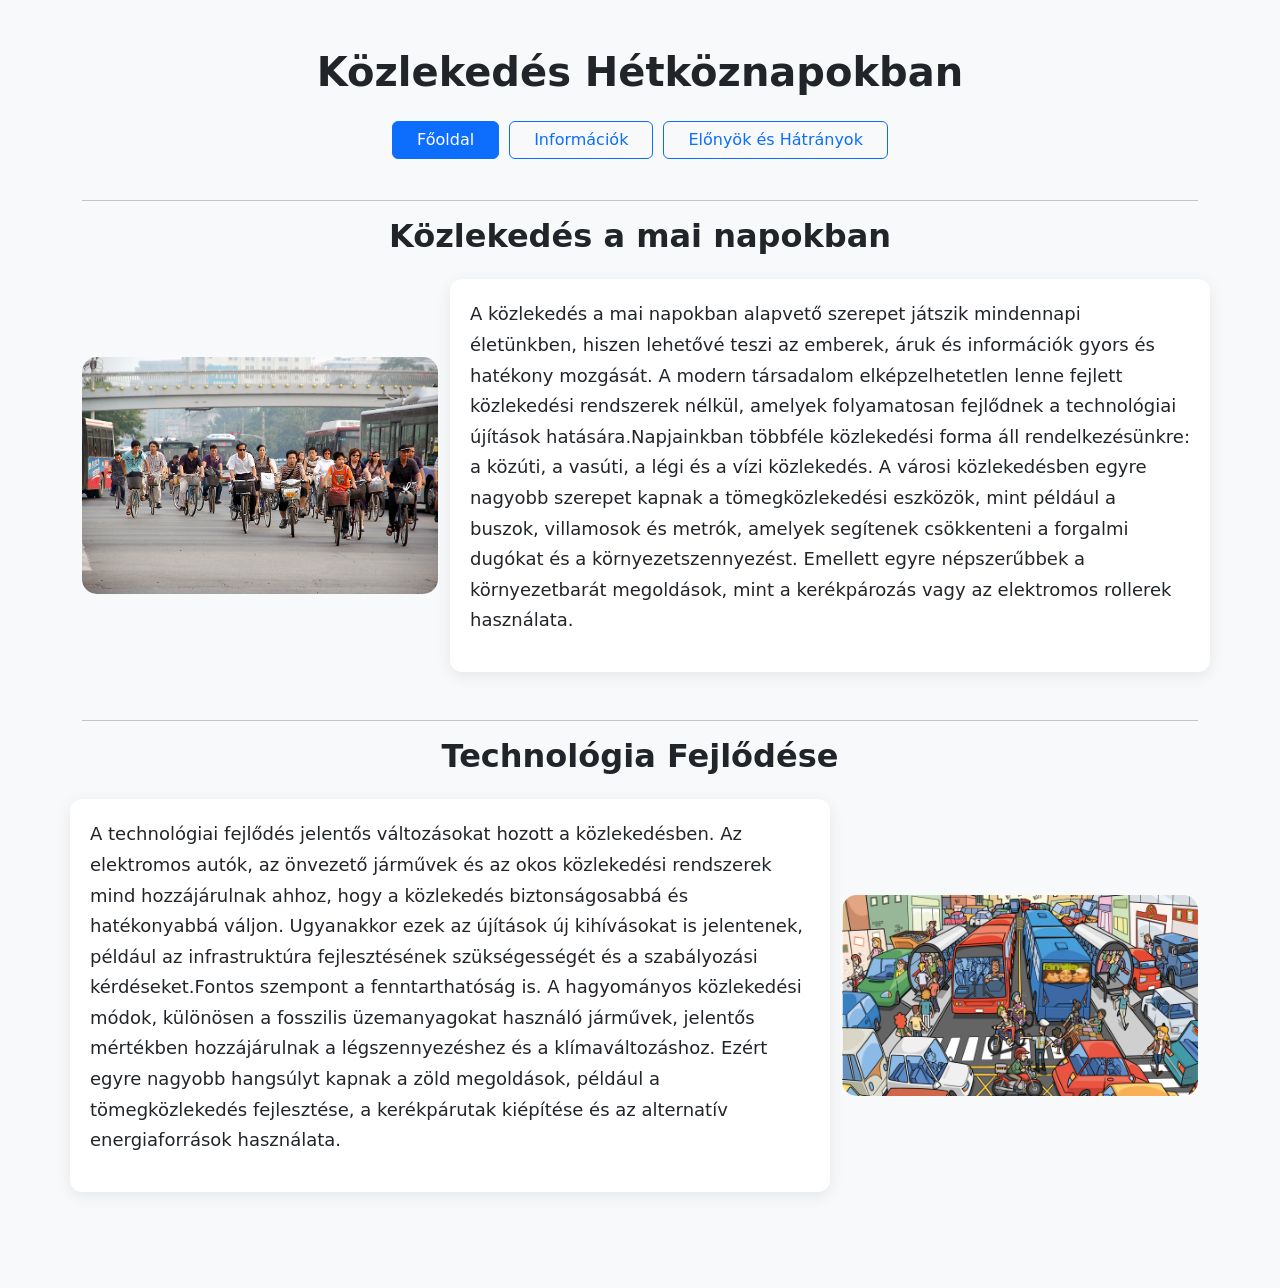
==== index.html @ f6d0bfca "Initial commit" ====
<!DOCTYPE html>
<html lang="hu">
<head>
    <meta charset="UTF-8">
    <title>Közlekedés Hétköznapokban - Főoldal</title>
    <link rel="stylesheet" href="bootstrap.min.css">
    <link rel="stylesheet" href="style.css">
</head>
<body>
<div class="container py-5">
    <header class="head">
        <h1>Közlekedés Hétköznapokban</h1>
    </header>
    <div class="nav justify-content-center">
        <a class="btn btn-primary px-4 btn-margin" target="_self" href="index.html">Főoldal</a>
        <a class="btn btn-outline-primary px-4 btn-margin" target="_self" href="info.html">Információk</a>
        <a class="btn btn-outline-primary px-4 btn-margin" target="_self" href="elony.html">Előnyök és Hátrányok</a>
    </div>

    <hr>

    <div>
        <div class="row mb-5 align-items-center">
            <h2 class="head mb-4 text-center">Közlekedés a mai napokban</h2>
            <div class="col-md-4">
                <img src="img/Beijingbicylists.jpg" alt="Egy csoport kerékpározó ember." class="img-fluid">
            </div>
            <div class="col-md-8 card-sajat">
                <p>A közlekedés a mai napokban alapvető szerepet játszik mindennapi életünkben, hiszen lehetővé teszi az emberek, áruk és információk gyors és hatékony mozgását. A modern társadalom elképzelhetetlen lenne fejlett közlekedési rendszerek nélkül, amelyek folyamatosan fejlődnek a technológiai újítások hatására.Napjainkban többféle közlekedési forma áll rendelkezésünkre: a közúti, a vasúti, a légi és a vízi közlekedés. A városi közlekedésben egyre nagyobb szerepet kapnak a tömegközlekedési eszközök, mint például a buszok, villamosok és metrók, amelyek segítenek csökkenteni a forgalmi dugókat és a környezetszennyezést. Emellett egyre népszerűbbek a környezetbarát megoldások, mint a kerékpározás vagy az elektromos rollerek használata.</p>
            </div>
        </div>
    </div>
    <!-- hat pali ezt kilogikazni este kilenckor nagyon jo volt -->

    <hr>

    <div>
        <div class="row mb-5 align-items-center">
            <h2 class="head mb-4 text-center">Technológia Fejlődése</h2>
            <div class="col-md-8 align-self-end card-sajat">
                <p>A technológiai fejlődés jelentős változásokat hozott a közlekedésben. Az elektromos autók, az önvezető járművek és az okos közlekedési rendszerek mind hozzájárulnak ahhoz, hogy a közlekedés biztonságosabbá és hatékonyabbá váljon. Ugyanakkor ezek az újítások új kihívásokat is jelentenek, például az infrastruktúra fejlesztésének szükségességét és a szabályozási kérdéseket.Fontos szempont a fenntarthatóság is. A hagyományos közlekedési módok, különösen a fosszilis üzemanyagokat használó járművek, jelentős mértékben hozzájárulnak a légszennyezéshez és a klímaváltozáshoz. Ezért egyre nagyobb hangsúlyt kapnak a zöld megoldások, például a tömegközlekedés fejlesztése, a kerékpárutak kiépítése és az alternatív energiaforrások használata.</p>
            </div>
            <div class="col-md-4">
                <img src="img/Kozlekedes1-800x450.png" alt="Egy ábra közlekedő emberekről." class="img-fluid">
            </div>
        </div>
    </div>

</body>
</html>
---- style.css ----
.btn-margin {
    margin-top: 0px;
    margin-bottom: 25px;
    margin-left: 5px;
    margin-right: 5px;
}

.head {
    text-align: center;
    margin-bottom: 25px;
}

h1, h2 {
  font-weight: 600;
}

p {
  line-height: 1.7;
  font-size: large;
}

body {
    background-color: #f8f9fa;
}

img {
    border-radius: 15px;
    transition: 0.3s;
}

img:hover {
  transform: scale(1.03);
}

.card-sajat {
  background-color: white;
  border-radius: 12px;
  padding: 20px;
  box-shadow: 0 4px 15px rgba(0, 0, 0, 0.08)
}

.img-fluid {
    object-fit: cover;
    max-height: 300px;
}
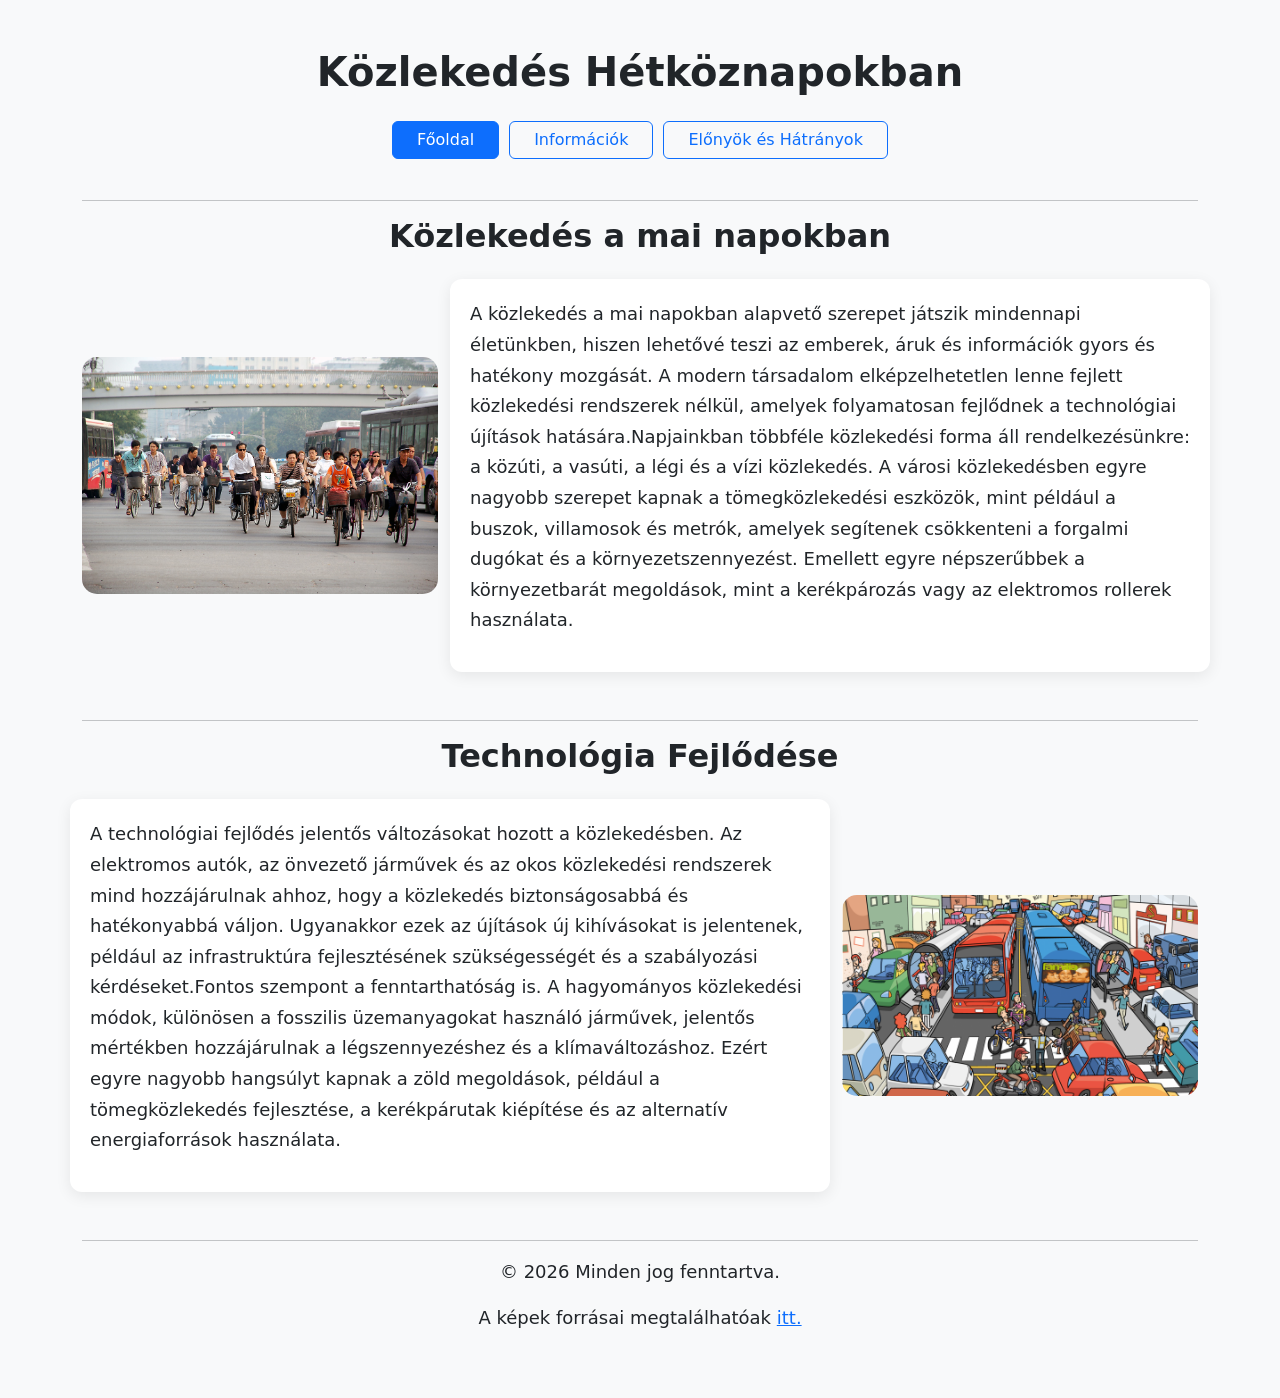
==== commit 23002c77: "Források, információk Információk részleg befejezése, források weblap elkészítése amiben összeszedte" ====
--- a/index.html
+++ b/index.html
@@ -23,14 +23,13 @@
         <div class="row mb-5 align-items-center">
             <h2 class="head mb-4 text-center">Közlekedés a mai napokban</h2>
             <div class="col-md-4">
-                <img src="img/Beijingbicylists.jpg" alt="Egy csoport kerékpározó ember." class="img-fluid">
+                <img src="img/Beijingbicylists.jpg" alt="Több ember kerékpározik" class="img-fluid">
             </div>
             <div class="col-md-8 card-sajat">
                 <p>A közlekedés a mai napokban alapvető szerepet játszik mindennapi életünkben, hiszen lehetővé teszi az emberek, áruk és információk gyors és hatékony mozgását. A modern társadalom elképzelhetetlen lenne fejlett közlekedési rendszerek nélkül, amelyek folyamatosan fejlődnek a technológiai újítások hatására.Napjainkban többféle közlekedési forma áll rendelkezésünkre: a közúti, a vasúti, a légi és a vízi közlekedés. A városi közlekedésben egyre nagyobb szerepet kapnak a tömegközlekedési eszközök, mint például a buszok, villamosok és metrók, amelyek segítenek csökkenteni a forgalmi dugókat és a környezetszennyezést. Emellett egyre népszerűbbek a környezetbarát megoldások, mint a kerékpározás vagy az elektromos rollerek használata.</p>
             </div>
         </div>
     </div>
-    <!-- hat pali ezt kilogikazni este kilenckor nagyon jo volt -->
 
     <hr>
 
@@ -41,10 +40,19 @@
                 <p>A technológiai fejlődés jelentős változásokat hozott a közlekedésben. Az elektromos autók, az önvezető járművek és az okos közlekedési rendszerek mind hozzájárulnak ahhoz, hogy a közlekedés biztonságosabbá és hatékonyabbá váljon. Ugyanakkor ezek az újítások új kihívásokat is jelentenek, például az infrastruktúra fejlesztésének szükségességét és a szabályozási kérdéseket.Fontos szempont a fenntarthatóság is. A hagyományos közlekedési módok, különösen a fosszilis üzemanyagokat használó járművek, jelentős mértékben hozzájárulnak a légszennyezéshez és a klímaváltozáshoz. Ezért egyre nagyobb hangsúlyt kapnak a zöld megoldások, például a tömegközlekedés fejlesztése, a kerékpárutak kiépítése és az alternatív energiaforrások használata.</p>
             </div>
             <div class="col-md-4">
-                <img src="img/Kozlekedes1-800x450.png" alt="Egy ábra közlekedő emberekről." class="img-fluid">
+                <img src="img/Kozlekedes1-800x450.png" alt="Egy illusztráció a közlekedésről" class="img-fluid">
             </div>
         </div>
     </div>
 
+    <hr>
+
+    <footer>
+        <div class="container">
+            <p class="text-center">&copy; 2026 Minden jog fenntartva.</p>
+            <p class="text-center">A képek forrásai megtalálhatóak <a href="forrasok.html">itt.</a></p>
+        </div>
+    </footer>
+
 </body>
 </html>
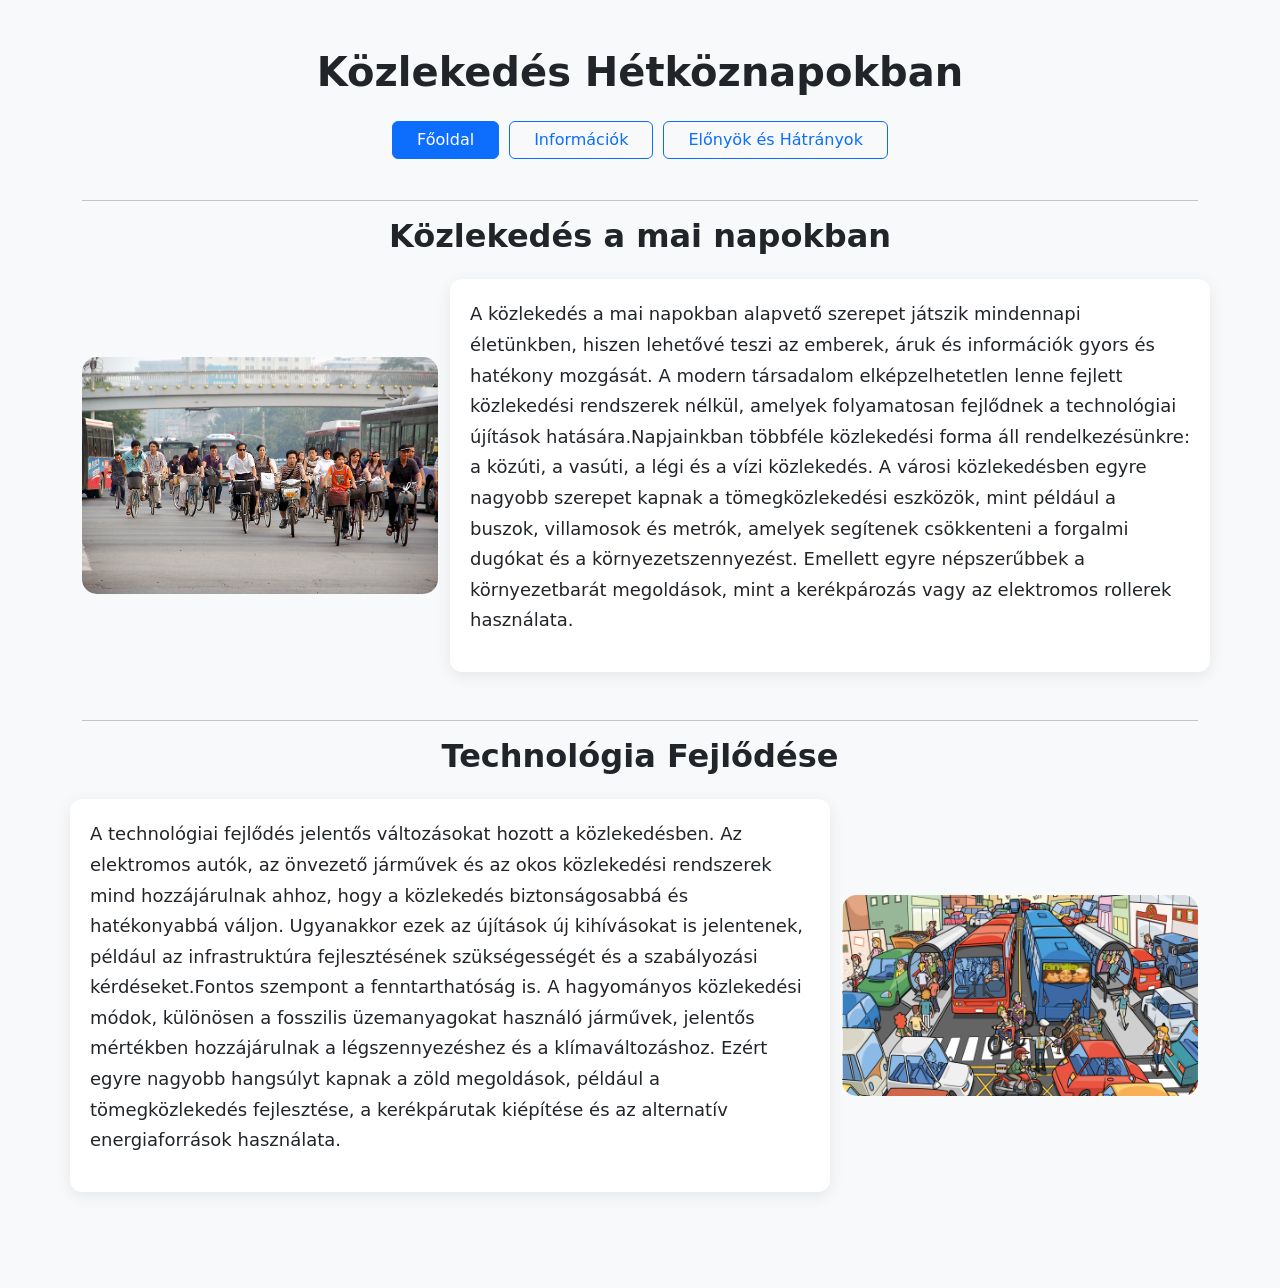
==== commit b7b1db4f: "Blueprint" ====
--- a/index.html
+++ b/index.html
@@ -23,13 +23,14 @@
         <div class="row mb-5 align-items-center">
             <h2 class="head mb-4 text-center">Közlekedés a mai napokban</h2>
             <div class="col-md-4">
-                <img src="img/Beijingbicylists.jpg" alt="Több ember kerékpározik" class="img-fluid">
+                <img src="img/Beijingbicylists.jpg" alt="Egy csoport kerékpározó ember." class="img-fluid">
             </div>
             <div class="col-md-8 card-sajat">
                 <p>A közlekedés a mai napokban alapvető szerepet játszik mindennapi életünkben, hiszen lehetővé teszi az emberek, áruk és információk gyors és hatékony mozgását. A modern társadalom elképzelhetetlen lenne fejlett közlekedési rendszerek nélkül, amelyek folyamatosan fejlődnek a technológiai újítások hatására.Napjainkban többféle közlekedési forma áll rendelkezésünkre: a közúti, a vasúti, a légi és a vízi közlekedés. A városi közlekedésben egyre nagyobb szerepet kapnak a tömegközlekedési eszközök, mint például a buszok, villamosok és metrók, amelyek segítenek csökkenteni a forgalmi dugókat és a környezetszennyezést. Emellett egyre népszerűbbek a környezetbarát megoldások, mint a kerékpározás vagy az elektromos rollerek használata.</p>
             </div>
         </div>
     </div>
+    <!-- hat pali ezt kilogikazni este kilenckor nagyon jo volt -->
 
     <hr>
 
@@ -40,19 +41,10 @@
                 <p>A technológiai fejlődés jelentős változásokat hozott a közlekedésben. Az elektromos autók, az önvezető járművek és az okos közlekedési rendszerek mind hozzájárulnak ahhoz, hogy a közlekedés biztonságosabbá és hatékonyabbá váljon. Ugyanakkor ezek az újítások új kihívásokat is jelentenek, például az infrastruktúra fejlesztésének szükségességét és a szabályozási kérdéseket.Fontos szempont a fenntarthatóság is. A hagyományos közlekedési módok, különösen a fosszilis üzemanyagokat használó járművek, jelentős mértékben hozzájárulnak a légszennyezéshez és a klímaváltozáshoz. Ezért egyre nagyobb hangsúlyt kapnak a zöld megoldások, például a tömegközlekedés fejlesztése, a kerékpárutak kiépítése és az alternatív energiaforrások használata.</p>
             </div>
             <div class="col-md-4">
-                <img src="img/Kozlekedes1-800x450.png" alt="Egy illusztráció a közlekedésről" class="img-fluid">
+                <img src="img/Kozlekedes1-800x450.png" alt="Egy ábra közlekedő emberekről." class="img-fluid">
             </div>
         </div>
     </div>
-
-    <hr>
-
-    <footer>
-        <div class="container">
-            <p class="text-center">&copy; 2026 Minden jog fenntartva.</p>
-            <p class="text-center">A képek forrásai megtalálhatóak <a href="forrasok.html">itt.</a></p>
-        </div>
-    </footer>
-
+</div>
 </body>
 </html>
--- a/style.css
+++ b/style.css
@@ -41,5 +41,15 @@
 
 .img-fluid {
     object-fit: cover;
-    max-height: 300px;
+}
+
+
+#elony {
+  color: #c1e1c1;
+  text-decoration: underline;
+}
+
+#hatrany {
+  color: #ea3c53;
+  text-decoration: underline;
 }
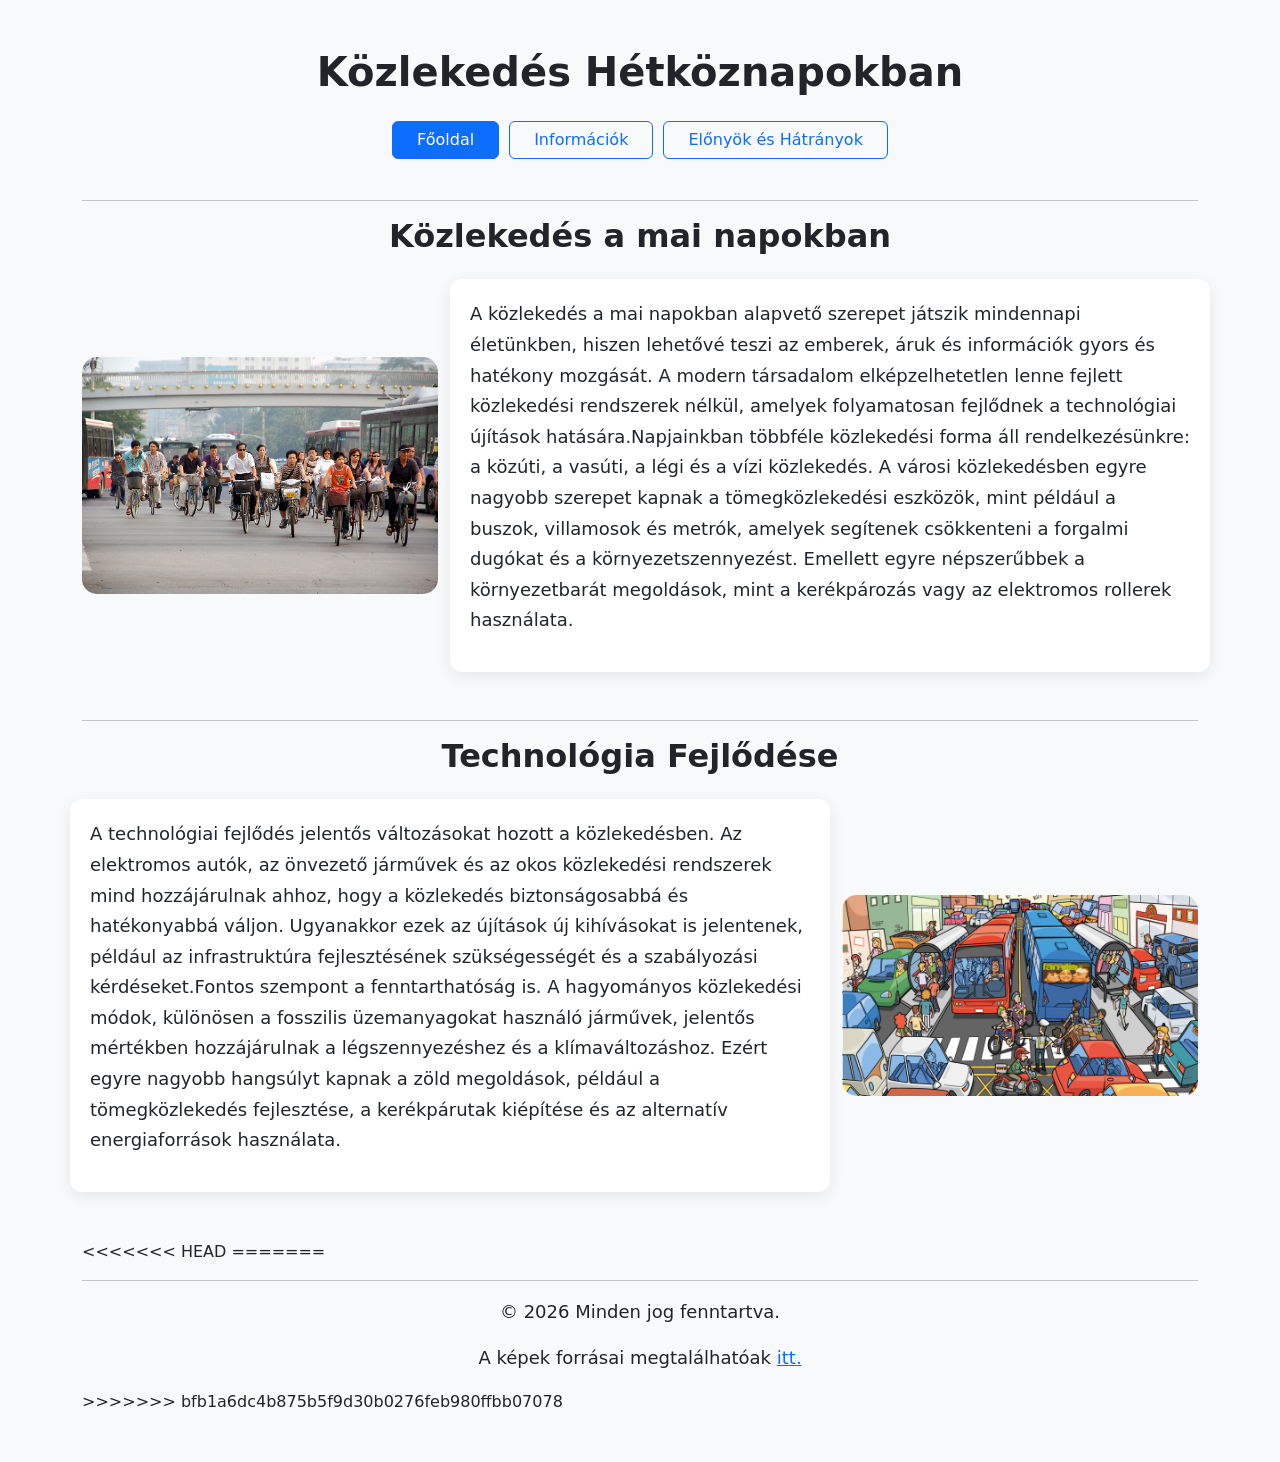
==== commit 901e1bde: "végső változtatások" ====
--- a/index.html
+++ b/index.html
@@ -23,14 +23,13 @@
         <div class="row mb-5 align-items-center">
             <h2 class="head mb-4 text-center">Közlekedés a mai napokban</h2>
             <div class="col-md-4">
-                <img src="img/Beijingbicylists.jpg" alt="Egy csoport kerékpározó ember." class="img-fluid">
+                <img src="img/Beijingbicylists.jpg" alt="Több ember kerékpározik" class="img-fluid">
             </div>
             <div class="col-md-8 card-sajat">
                 <p>A közlekedés a mai napokban alapvető szerepet játszik mindennapi életünkben, hiszen lehetővé teszi az emberek, áruk és információk gyors és hatékony mozgását. A modern társadalom elképzelhetetlen lenne fejlett közlekedési rendszerek nélkül, amelyek folyamatosan fejlődnek a technológiai újítások hatására.Napjainkban többféle közlekedési forma áll rendelkezésünkre: a közúti, a vasúti, a légi és a vízi közlekedés. A városi közlekedésben egyre nagyobb szerepet kapnak a tömegközlekedési eszközök, mint például a buszok, villamosok és metrók, amelyek segítenek csökkenteni a forgalmi dugókat és a környezetszennyezést. Emellett egyre népszerűbbek a környezetbarát megoldások, mint a kerékpározás vagy az elektromos rollerek használata.</p>
             </div>
         </div>
     </div>
-    <!-- hat pali ezt kilogikazni este kilenckor nagyon jo volt -->
 
     <hr>
 
@@ -41,10 +40,22 @@
                 <p>A technológiai fejlődés jelentős változásokat hozott a közlekedésben. Az elektromos autók, az önvezető járművek és az okos közlekedési rendszerek mind hozzájárulnak ahhoz, hogy a közlekedés biztonságosabbá és hatékonyabbá váljon. Ugyanakkor ezek az újítások új kihívásokat is jelentenek, például az infrastruktúra fejlesztésének szükségességét és a szabályozási kérdéseket.Fontos szempont a fenntarthatóság is. A hagyományos közlekedési módok, különösen a fosszilis üzemanyagokat használó járművek, jelentős mértékben hozzájárulnak a légszennyezéshez és a klímaváltozáshoz. Ezért egyre nagyobb hangsúlyt kapnak a zöld megoldások, például a tömegközlekedés fejlesztése, a kerékpárutak kiépítése és az alternatív energiaforrások használata.</p>
             </div>
             <div class="col-md-4">
-                <img src="img/Kozlekedes1-800x450.png" alt="Egy ábra közlekedő emberekről." class="img-fluid">
+                <img src="img/Kozlekedes1-800x450.png" alt="Egy illusztráció a közlekedésről" class="img-fluid">
             </div>
         </div>
     </div>
+<<<<<<< HEAD
+=======
+
+    <hr>
+
+    <footer>
+        <div class="container">
+            <p class="text-center">&copy; 2026 Minden jog fenntartva.</p>
+            <p class="text-center">A képek forrásai megtalálhatóak <a href="forrasok.html">itt.</a></p>
+        </div>
+    </footer>
+>>>>>>> bfb1a6dc4b875b5f9d30b0276feb980ffbb07078
 </div>
 </body>
 </html>
--- a/style.css
+++ b/style.css
@@ -43,6 +43,10 @@
     object-fit: cover;
 }
 
+.img-sajat {
+  min-height: 600px;
+}
+
 
 #elony {
   color: #c1e1c1;
